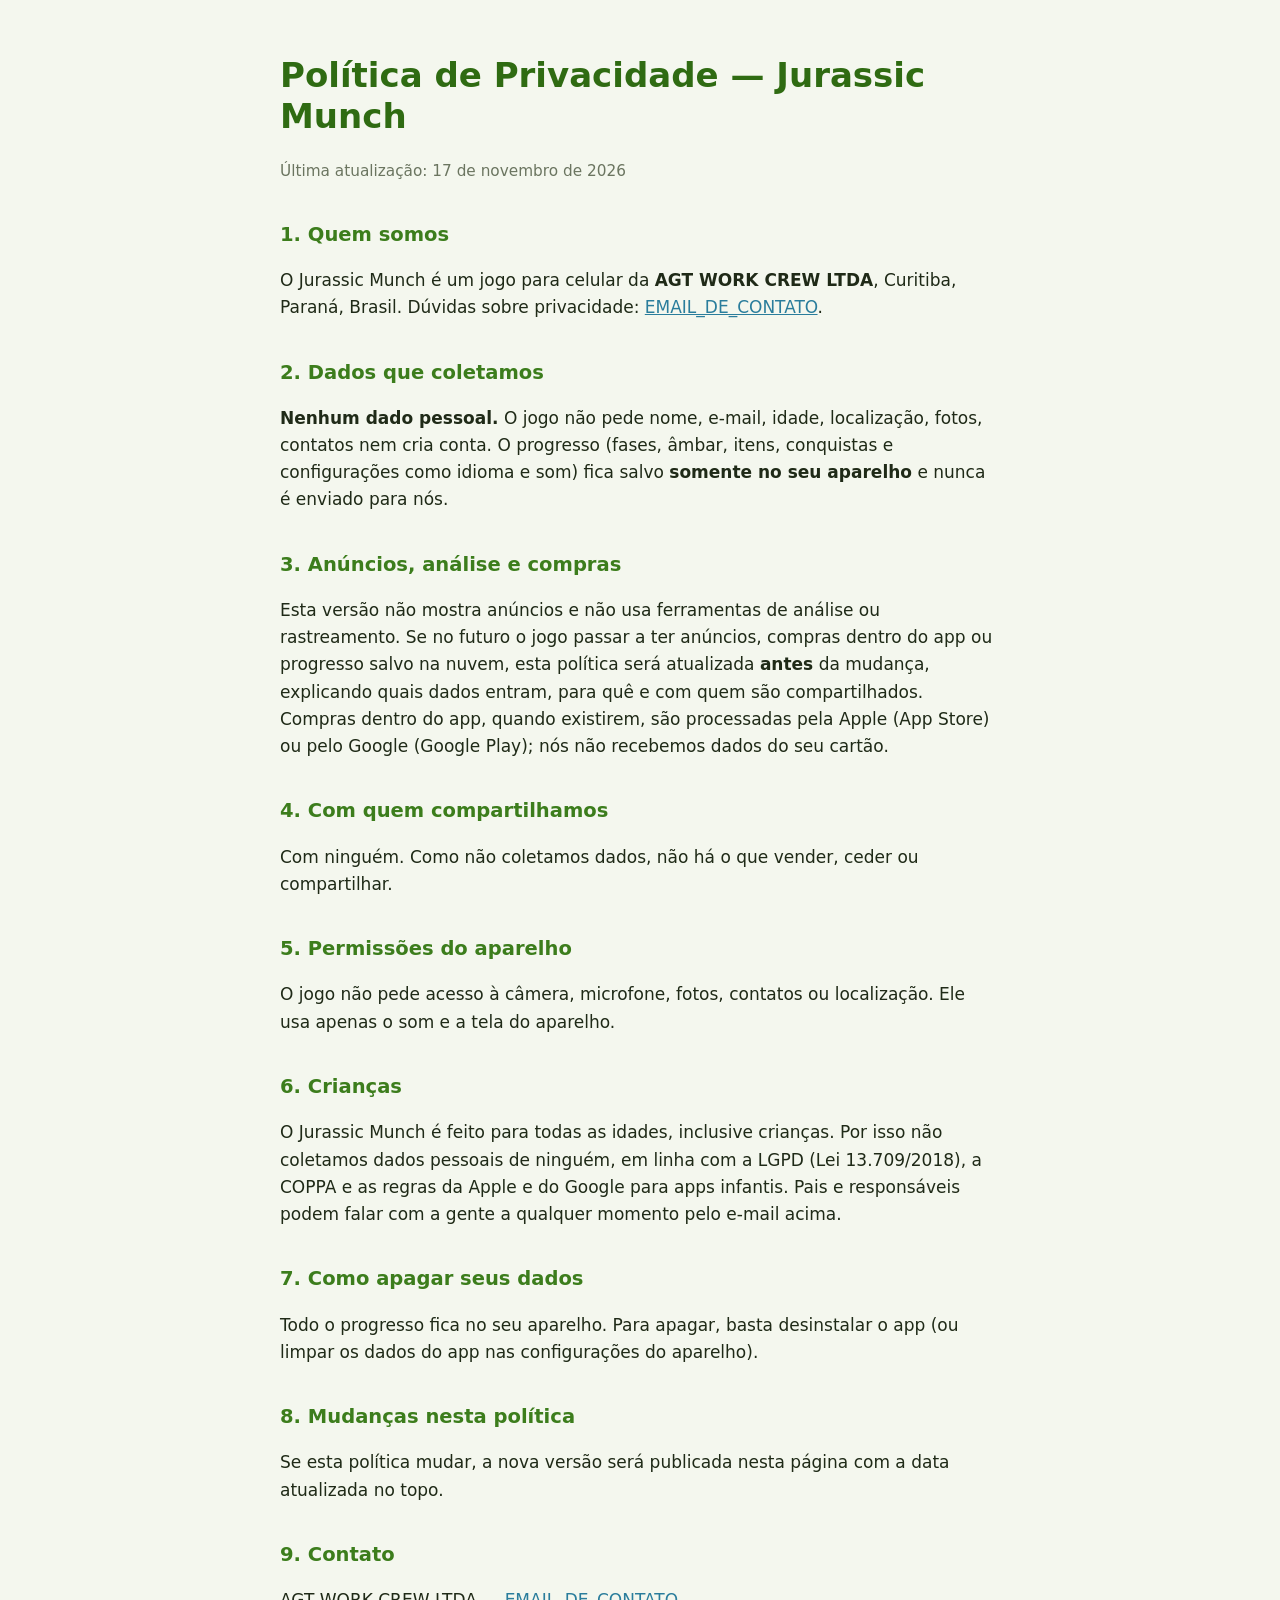
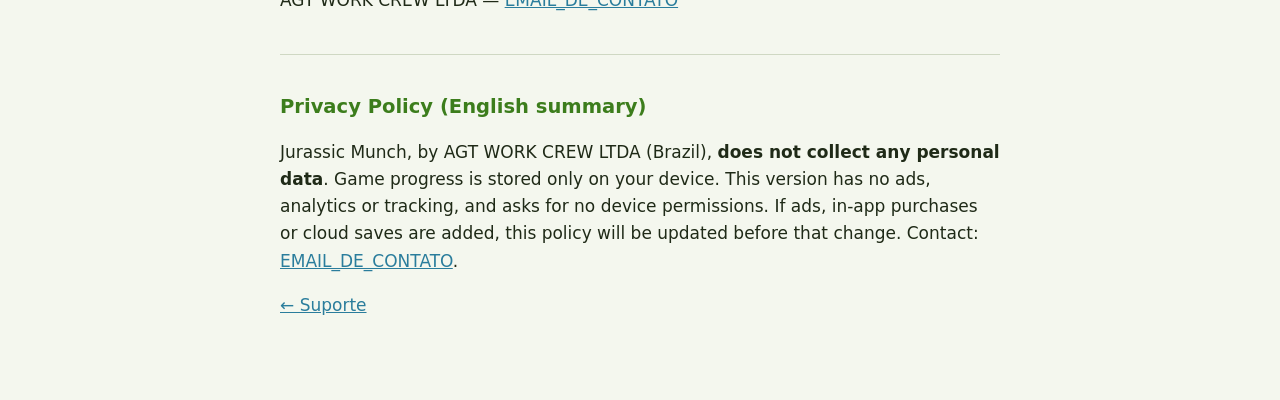
==== privacidade.html @ 12ab950c "Páginas de suporte e privacidade do Jurassic Munch Co-Authored-By: Claude Opus 5.5 <noreply@anthropi" ====
<!doctype html>
<html lang="pt-BR">
<head>
<meta charset="utf-8">
<meta name="viewport" content="width=device-width, initial-scale=1">
<title>Política de Privacidade — Jurassic Munch</title>
<link rel="stylesheet" href="estilo.css">
</head>
<body>
<main>
<h1>Política de Privacidade — Jurassic Munch</h1>
<p class="data">Última atualização: 17 de novembro de 2026</p>

<h2>1. Quem somos</h2>
<p>O Jurassic Munch é um jogo para celular da <strong>AGT WORK CREW LTDA</strong>, Curitiba, Paraná, Brasil.
Dúvidas sobre privacidade: <a href="mailto:EMAIL_DE_CONTATO">EMAIL_DE_CONTATO</a>.</p>

<h2>2. Dados que coletamos</h2>
<p><strong>Nenhum dado pessoal.</strong> O jogo não pede nome, e-mail, idade, localização, fotos, contatos nem cria conta.
O progresso (fases, âmbar, itens, conquistas e configurações como idioma e som) fica salvo <strong>somente no seu aparelho</strong>
e nunca é enviado para nós.</p>

<h2>3. Anúncios, análise e compras</h2>
<p>Esta versão não mostra anúncios e não usa ferramentas de análise ou rastreamento.
Se no futuro o jogo passar a ter anúncios, compras dentro do app ou progresso salvo na nuvem, esta política será atualizada
<strong>antes</strong> da mudança, explicando quais dados entram, para quê e com quem são compartilhados.
Compras dentro do app, quando existirem, são processadas pela Apple (App Store) ou pelo Google (Google Play); nós não recebemos
dados do seu cartão.</p>

<h2>4. Com quem compartilhamos</h2>
<p>Com ninguém. Como não coletamos dados, não há o que vender, ceder ou compartilhar.</p>

<h2>5. Permissões do aparelho</h2>
<p>O jogo não pede acesso à câmera, microfone, fotos, contatos ou localização. Ele usa apenas o som e a tela do aparelho.</p>

<h2>6. Crianças</h2>
<p>O Jurassic Munch é feito para todas as idades, inclusive crianças. Por isso não coletamos dados pessoais de ninguém,
em linha com a LGPD (Lei 13.709/2018), a COPPA e as regras da Apple e do Google para apps infantis.
Pais e responsáveis podem falar com a gente a qualquer momento pelo e-mail acima.</p>

<h2>7. Como apagar seus dados</h2>
<p>Todo o progresso fica no seu aparelho. Para apagar, basta desinstalar o app (ou limpar os dados do app nas configurações do aparelho).</p>

<h2>8. Mudanças nesta política</h2>
<p>Se esta política mudar, a nova versão será publicada nesta página com a data atualizada no topo.</p>

<h2>9. Contato</h2>
<p>AGT WORK CREW LTDA — <a href="mailto:EMAIL_DE_CONTATO">EMAIL_DE_CONTATO</a></p>

<hr>
<h2 lang="en">Privacy Policy (English summary)</h2>
<p lang="en">Jurassic Munch, by AGT WORK CREW LTDA (Brazil), <strong>does not collect any personal data</strong>.
Game progress is stored only on your device. This version has no ads, analytics or tracking, and asks for no device permissions.
If ads, in-app purchases or cloud saves are added, this policy will be updated before that change.
Contact: <a href="mailto:EMAIL_DE_CONTATO">EMAIL_DE_CONTATO</a>.</p>
<p><a href="index.html">← Suporte</a></p>
</main>
</body>
</html>
---- estilo.css ----
body { margin: 0; background: #f4f7ee; color: #1f2a17; font: 17px/1.6 system-ui, -apple-system, "Segoe UI", Roboto, sans-serif; }
main { max-width: 720px; margin: 0 auto; padding: 32px 16px 64px; }
h1 { color: #2f6b12; line-height: 1.2; }
h2 { margin-top: 1.8em; font-size: 1.15em; color: #3c7d1c; }
a { color: #2a7d9c; }
.icone { display: block; border-radius: 26px; margin: 8px 0 4px; }
.data, .rodape { color: #6b7560; font-size: .9em; }
hr { border: 0; border-top: 1px solid #cfd8c3; margin: 40px 0 8px; }
@media (prefers-color-scheme: dark) {
  body { background: #151b10; color: #e5eedb; }
  h1 { color: #9ede6a; } h2 { color: #8ccf5c; } a { color: #7fd0ef; }
  hr { border-top-color: #3a4630; }
}
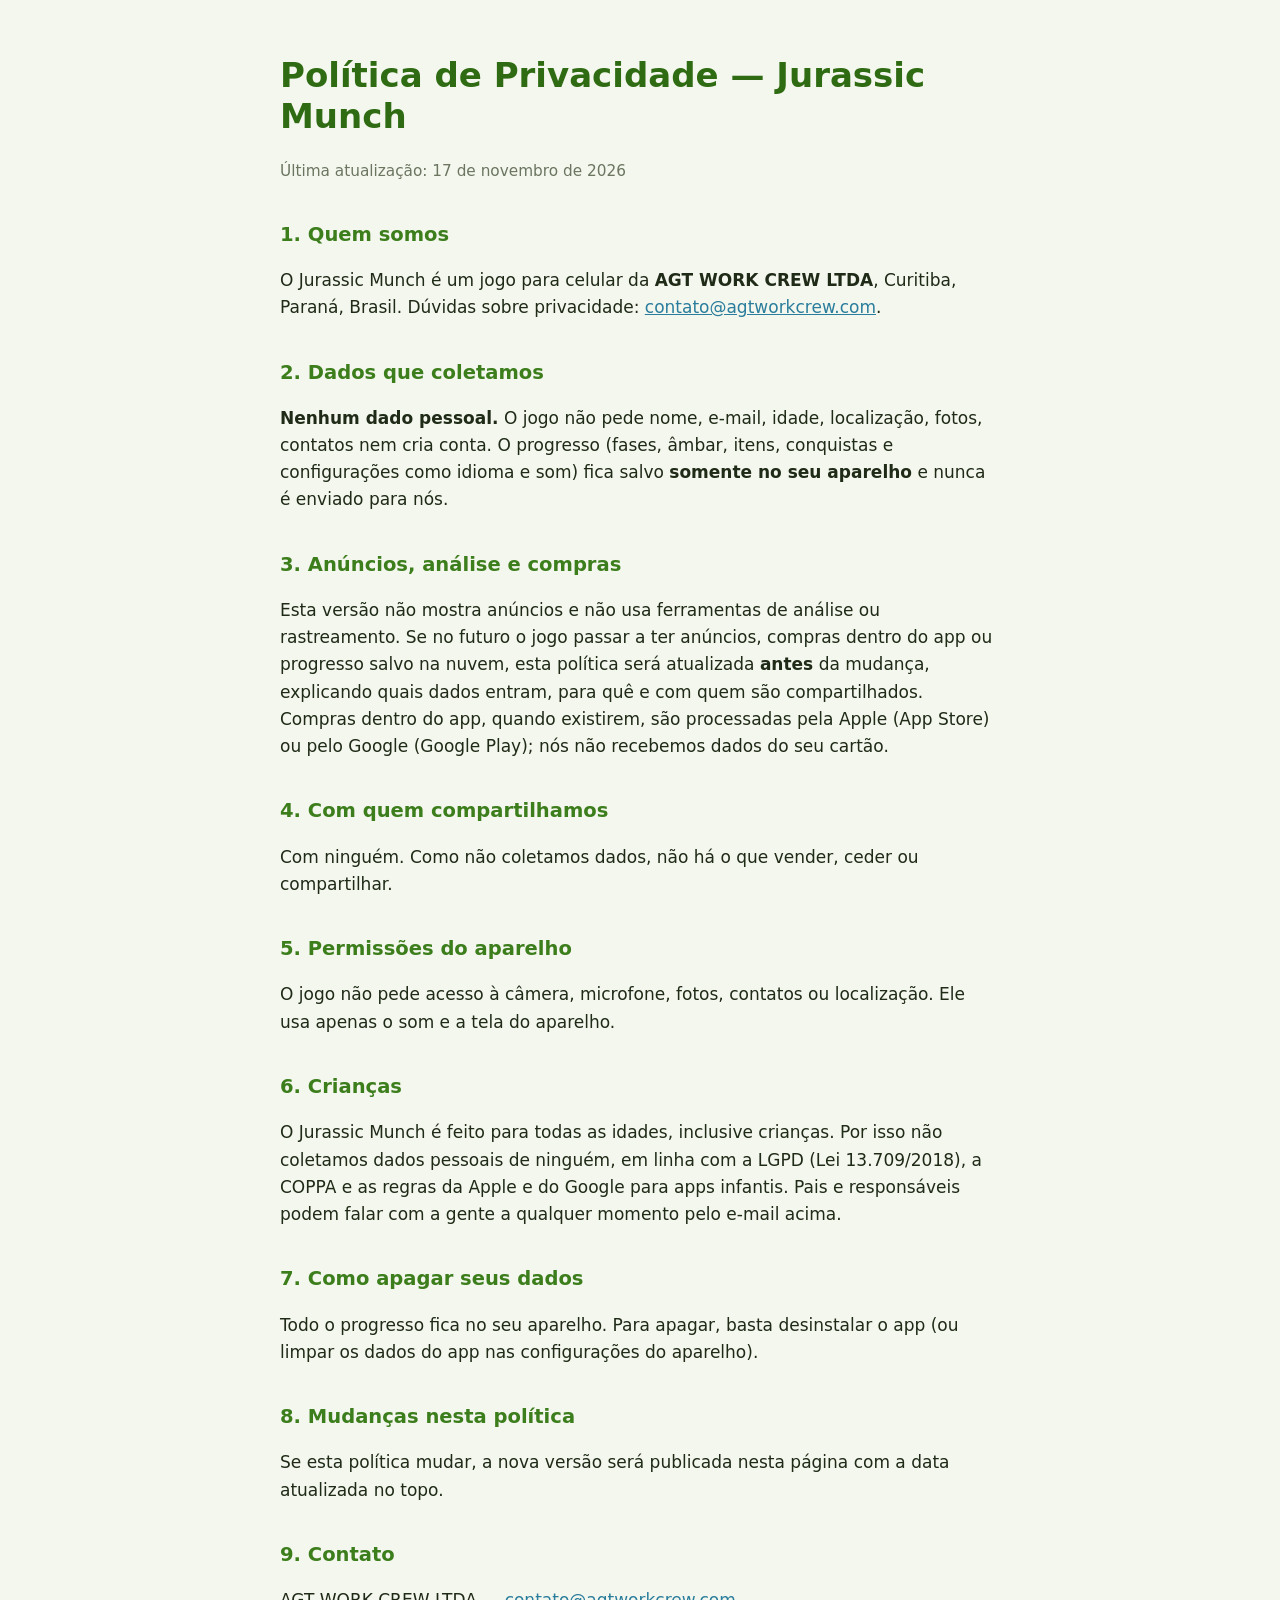
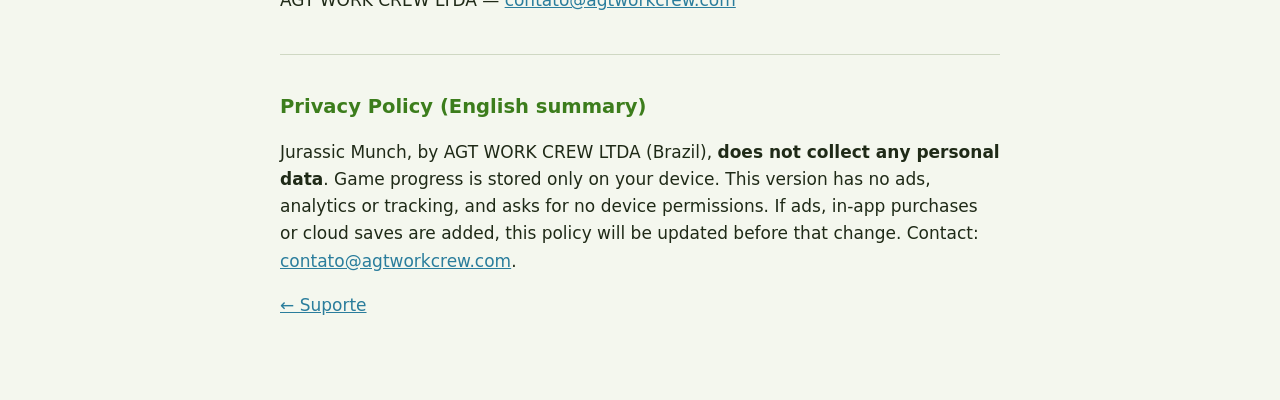
==== commit 6dcf31fd: "E-mail de contato Co-Authored-By: Claude Opus 5.5 <noreply@anthropic.com>" ====
--- a/privacidade.html
+++ b/privacidade.html
@@ -13,7 +13,7 @@
 
 <h2>1. Quem somos</h2>
 <p>O Jurassic Munch é um jogo para celular da <strong>AGT WORK CREW LTDA</strong>, Curitiba, Paraná, Brasil.
-Dúvidas sobre privacidade: <a href="mailto:EMAIL_DE_CONTATO">EMAIL_DE_CONTATO</a>.</p>
+Dúvidas sobre privacidade: <a href="mailto:contato@agtworkcrew.com">contato@agtworkcrew.com</a>.</p>
 
 <h2>2. Dados que coletamos</h2>
 <p><strong>Nenhum dado pessoal.</strong> O jogo não pede nome, e-mail, idade, localização, fotos, contatos nem cria conta.
@@ -45,14 +45,14 @@
 <p>Se esta política mudar, a nova versão será publicada nesta página com a data atualizada no topo.</p>
 
 <h2>9. Contato</h2>
-<p>AGT WORK CREW LTDA — <a href="mailto:EMAIL_DE_CONTATO">EMAIL_DE_CONTATO</a></p>
+<p>AGT WORK CREW LTDA — <a href="mailto:contato@agtworkcrew.com">contato@agtworkcrew.com</a></p>
 
 <hr>
 <h2 lang="en">Privacy Policy (English summary)</h2>
 <p lang="en">Jurassic Munch, by AGT WORK CREW LTDA (Brazil), <strong>does not collect any personal data</strong>.
 Game progress is stored only on your device. This version has no ads, analytics or tracking, and asks for no device permissions.
 If ads, in-app purchases or cloud saves are added, this policy will be updated before that change.
-Contact: <a href="mailto:EMAIL_DE_CONTATO">EMAIL_DE_CONTATO</a>.</p>
+Contact: <a href="mailto:contato@agtworkcrew.com">contato@agtworkcrew.com</a>.</p>
 <p><a href="index.html">← Suporte</a></p>
 </main>
 </body>
